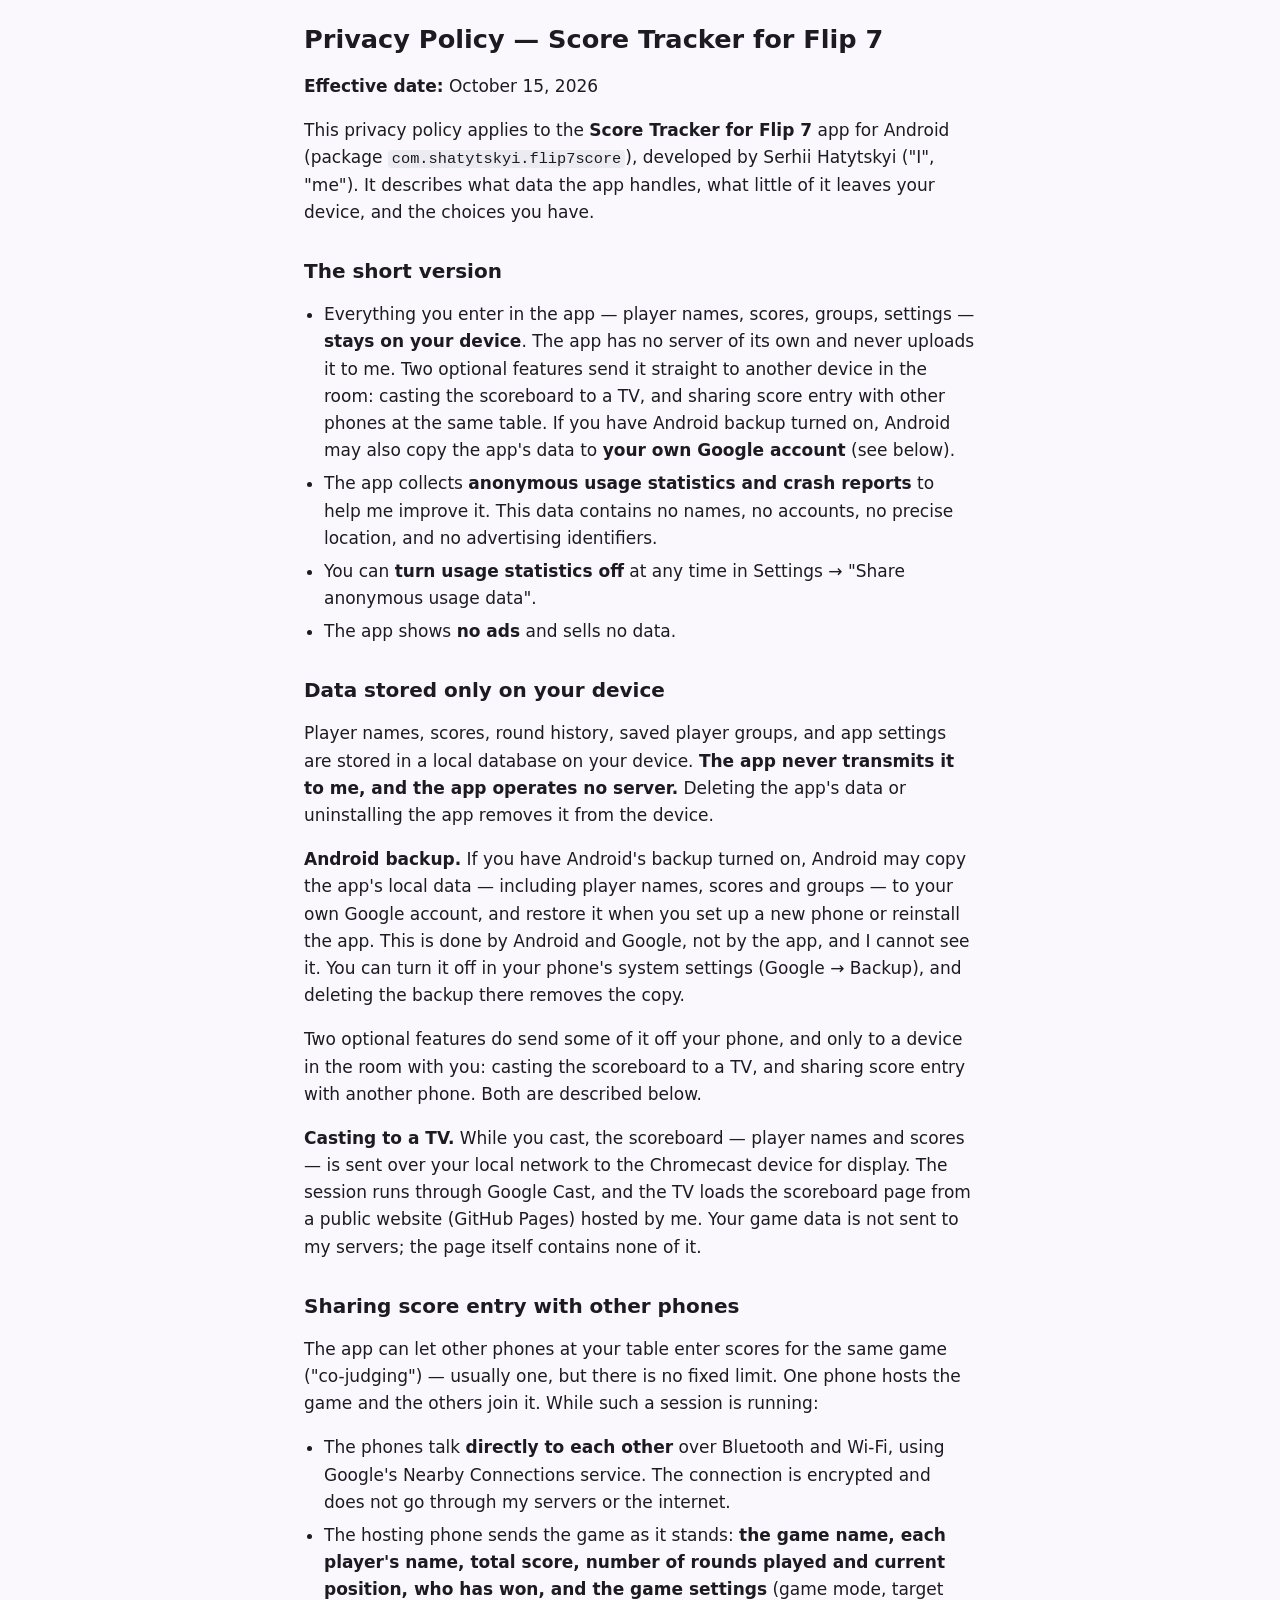
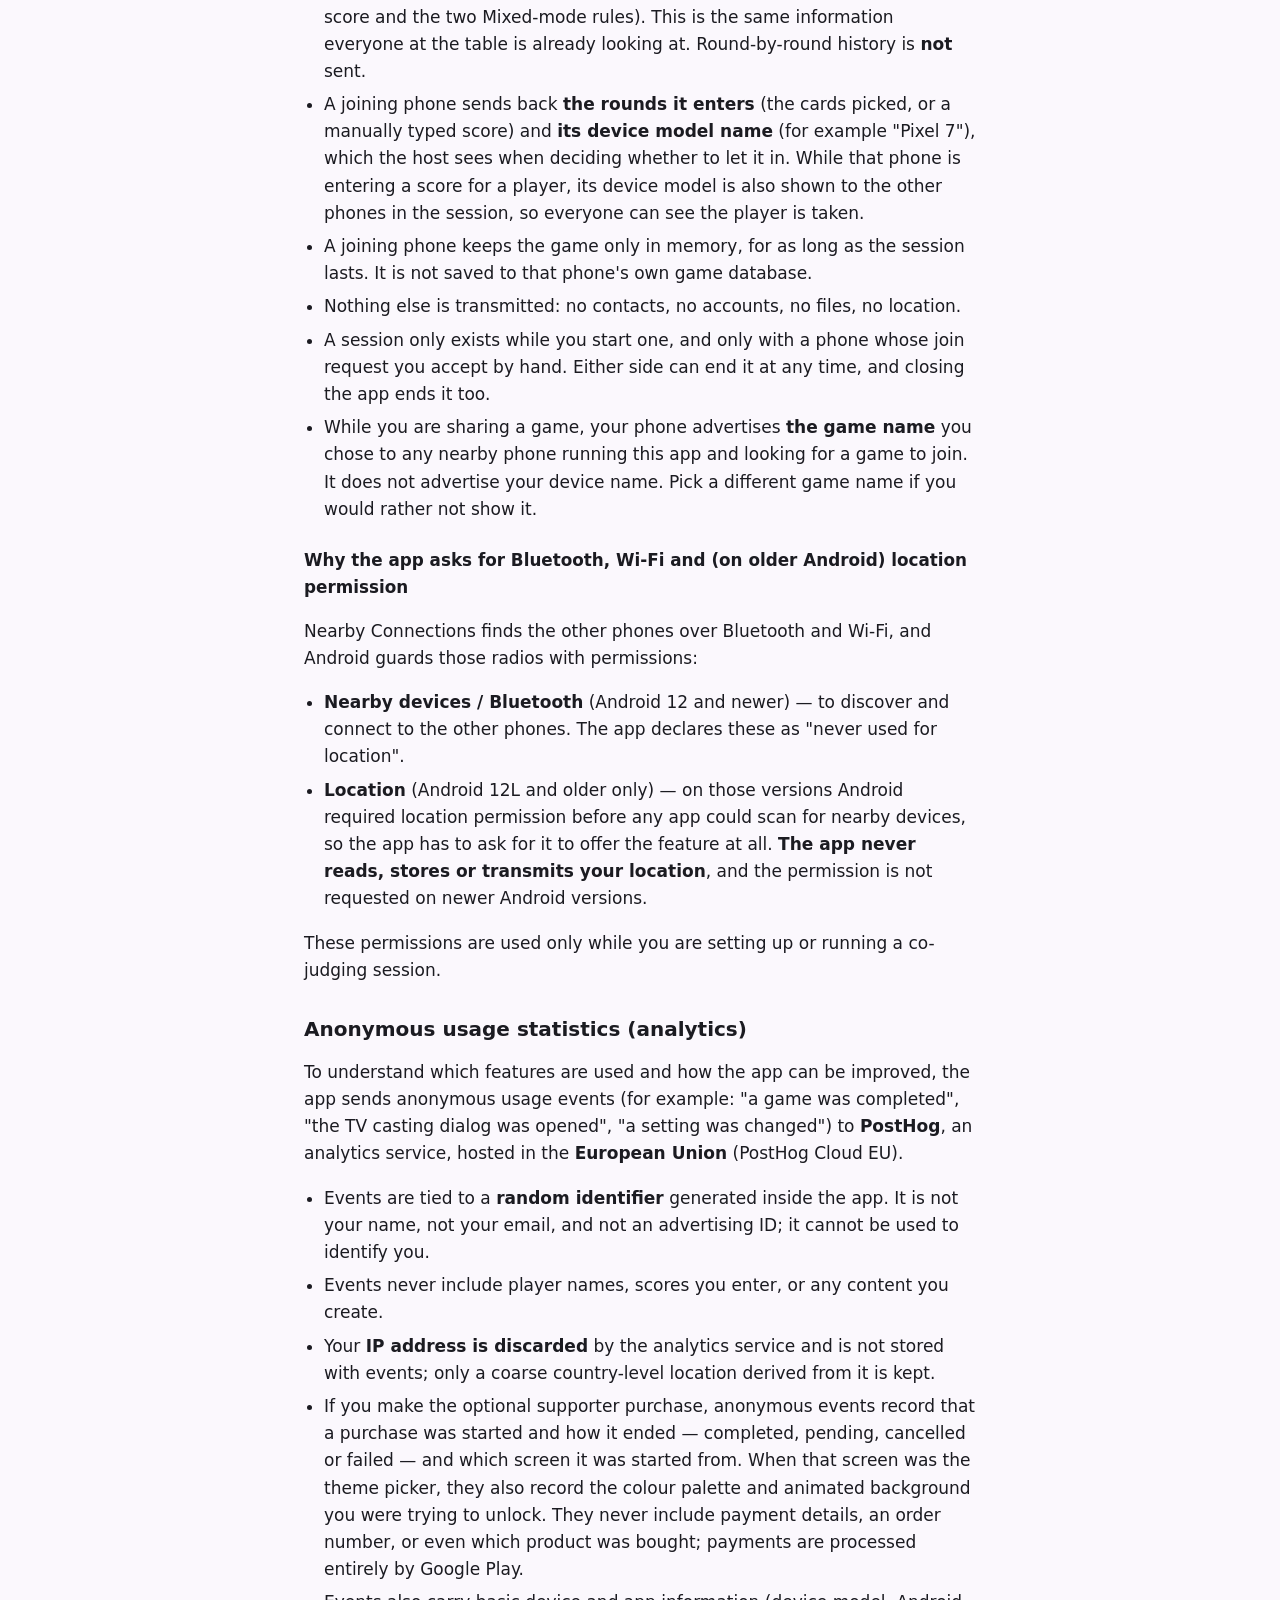
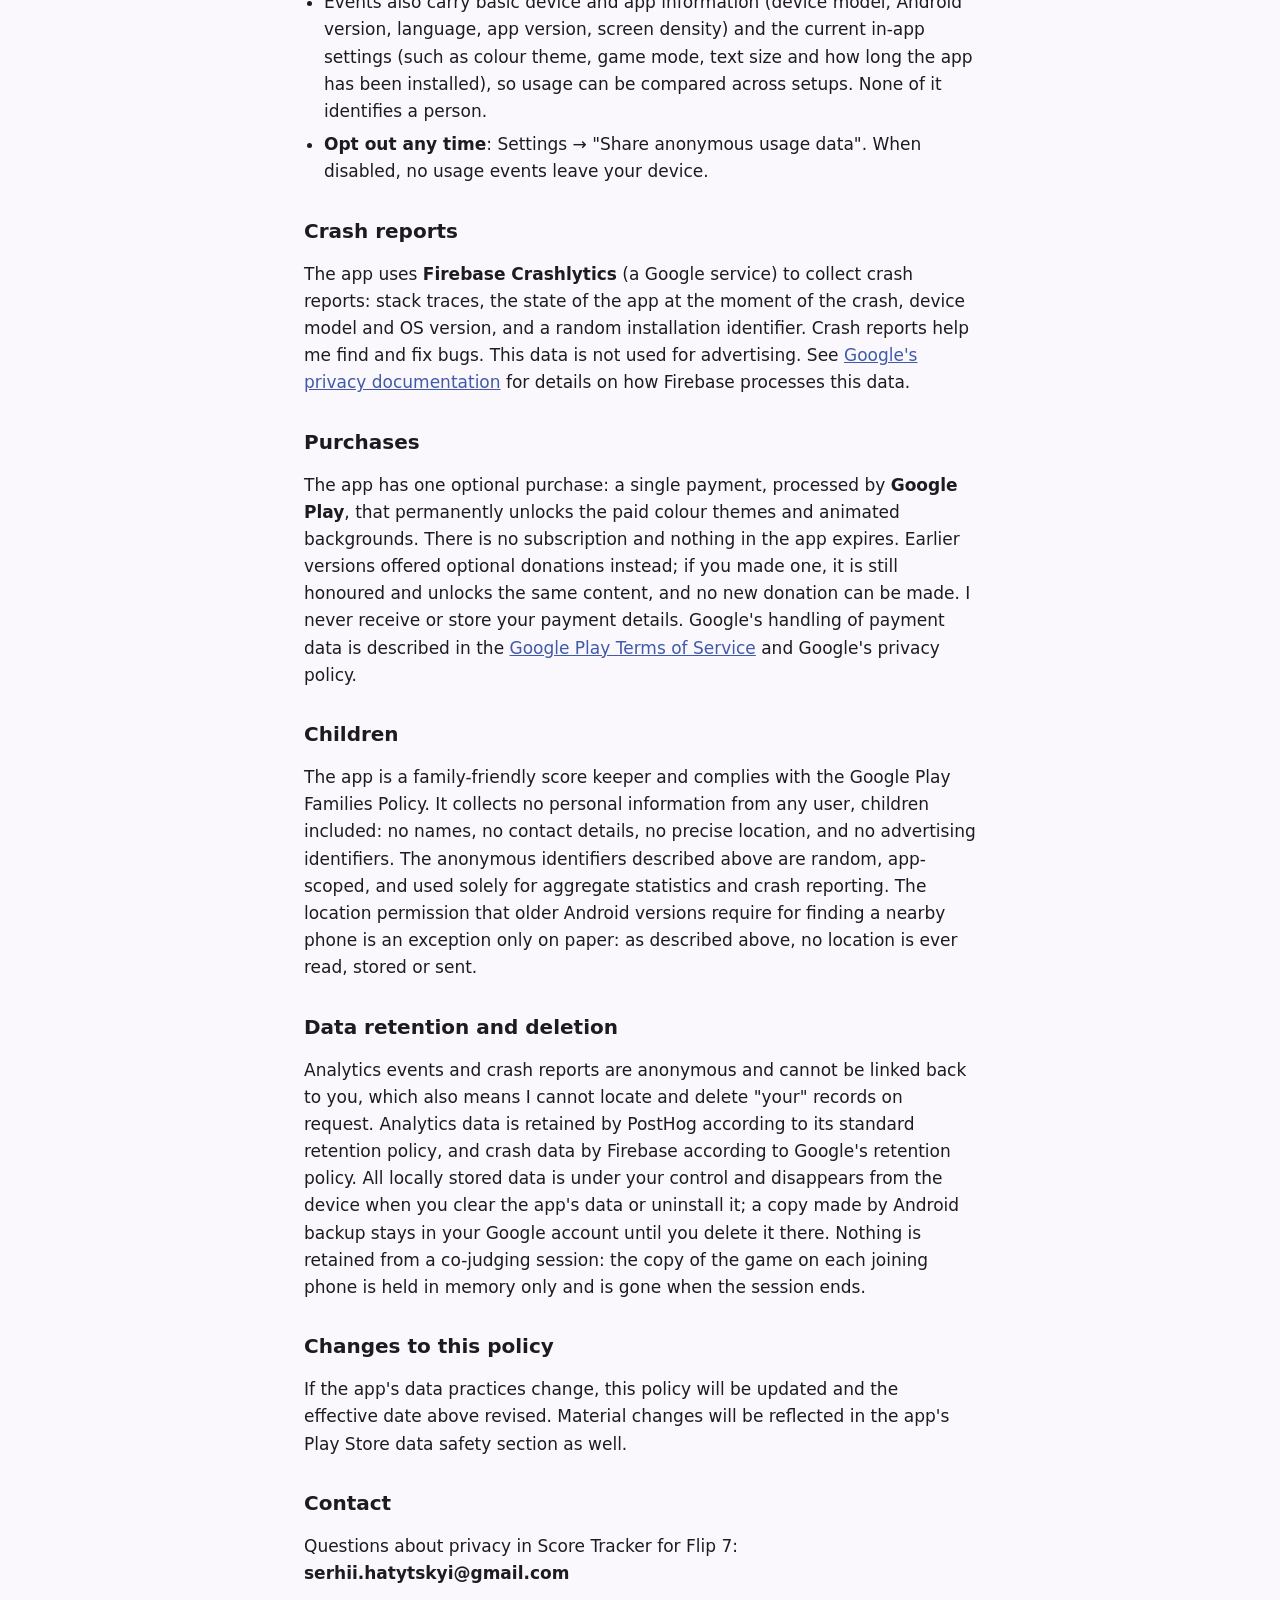
==== privacy/index.html @ 8fe7ed2f "Publish the privacy policy effective October 15, 2026, and a readable HTML copy The text is docs/PRI" ====
<!doctype html>
<html lang="en">
<head>
<meta charset="utf-8">
<meta name="viewport" content="width=device-width, initial-scale=1">
<title>Privacy Policy — Score Tracker for Flip 7</title>
<style>
:root { --bg: #fbf8fd; --fg: #1b1b21; --muted: #46464f; --link: #3f5aa9; --code: #ecebf2; }
@media (prefers-color-scheme: dark) {
  :root { --bg: #131318; --fg: #e4e1e9; --muted: #c6c5d0; --link: #b4c5ff; --code: #2a292f; }
}
html { -webkit-text-size-adjust: 100%; }
body { margin: 0; background: var(--bg); color: var(--fg);
  font: 17px/1.6 system-ui, -apple-system, "Segoe UI", Roboto, sans-serif; }
main { max-width: 42rem; margin: 0 auto; padding: 24px 16px 48px; }
h1 { font-size: 1.6rem; line-height: 1.25; margin: 0 0 16px; }
h2 { font-size: 1.25rem; line-height: 1.3; margin: 32px 0 8px; }
h3 { font-size: 1.05rem; margin: 24px 0 8px; }
p, li { color: var(--fg); }
ul { padding-left: 1.25rem; }
li + li { margin-top: 6px; }
a { color: var(--link); overflow-wrap: anywhere; }
code { background: var(--code); border-radius: 4px; padding: 0 4px; font-size: 0.9em;
  overflow-wrap: anywhere; }
</style>
</head>
<body>
<main>
<h1>Privacy Policy — Score Tracker for Flip 7</h1>
<p><strong>Effective date:</strong> October 15, 2026</p>
<p>This privacy policy applies to the <strong>Score Tracker for Flip 7</strong> app for Android (package <code>com.shatytskyi.flip7score</code>), developed by Serhii Hatytskyi ("I", "me"). It describes what data the app handles, what little of it leaves your device, and the choices you have.</p>
<h2>The short version</h2>
<ul><li>Everything you enter in the app — player names, scores, groups, settings — <strong>stays on your device</strong>. The app has no server of its own and never uploads it to me. Two optional features send it straight to another device in the room: casting the scoreboard to a TV, and sharing score entry with other phones at the same table. If you have Android backup turned on, Android may also copy the app's data to <strong>your own Google account</strong> (see below).</li><li>The app collects <strong>anonymous usage statistics and crash reports</strong> to help me improve it. This data contains no names, no accounts, no precise location, and no advertising identifiers.</li><li>You can <strong>turn usage statistics off</strong> at any time in Settings → "Share anonymous usage data".</li><li>The app shows <strong>no ads</strong> and sells no data.</li></ul>
<h2>Data stored only on your device</h2>
<p>Player names, scores, round history, saved player groups, and app settings are stored in a local database on your device. <strong>The app never transmits it to me, and the app operates no server.</strong> Deleting the app's data or uninstalling the app removes it from the device.</p>
<p><strong>Android backup.</strong> If you have Android's backup turned on, Android may copy the app's local data — including player names, scores and groups — to your own Google account, and restore it when you set up a new phone or reinstall the app. This is done by Android and Google, not by the app, and I cannot see it. You can turn it off in your phone's system settings (Google → Backup), and deleting the backup there removes the copy.</p>
<p>Two optional features do send some of it off your phone, and only to a device in the room with you: casting the scoreboard to a TV, and sharing score entry with another phone. Both are described below.</p>
<p><strong>Casting to a TV.</strong> While you cast, the scoreboard — player names and scores — is sent over your local network to the Chromecast device for display. The session runs through Google Cast, and the TV loads the scoreboard page from a public website (GitHub Pages) hosted by me. Your game data is not sent to my servers; the page itself contains none of it.</p>
<h2>Sharing score entry with other phones</h2>
<p>The app can let other phones at your table enter scores for the same game ("co-judging") — usually one, but there is no fixed limit. One phone hosts the game and the others join it. While such a session is running:</p>
<ul><li>The phones talk <strong>directly to each other</strong> over Bluetooth and Wi-Fi, using Google's Nearby Connections service. The connection is encrypted and does not go through my servers or the internet.</li><li>The hosting phone sends the game as it stands: <strong>the game name, each player's name, total score, number of rounds played and current position, who has won, and the game settings</strong> (game mode, target score and the two Mixed-mode rules). This is the same information everyone at the table is already looking at. Round-by-round history is <strong>not</strong> sent.</li><li>A joining phone sends back <strong>the rounds it enters</strong> (the cards picked, or a manually typed score) and <strong>its device model name</strong> (for example "Pixel 7"), which the host sees when deciding whether to let it in. While that phone is entering a score for a player, its device model is also shown to the other phones in the session, so everyone can see the player is taken.</li><li>A joining phone keeps the game only in memory, for as long as the session lasts. It is not saved to that phone's own game database.</li><li>Nothing else is transmitted: no contacts, no accounts, no files, no location.</li><li>A session only exists while you start one, and only with a phone whose join request you accept by hand. Either side can end it at any time, and closing the app ends it too.</li><li>While you are sharing a game, your phone advertises <strong>the game name</strong> you chose to any nearby phone running this app and looking for a game to join. It does not advertise your device name. Pick a different game name if you would rather not show it.</li></ul>
<h3>Why the app asks for Bluetooth, Wi-Fi and (on older Android) location permission</h3>
<p>Nearby Connections finds the other phones over Bluetooth and Wi-Fi, and Android guards those radios with permissions:</p>
<ul><li><strong>Nearby devices / Bluetooth</strong> (Android 12 and newer) — to discover and connect to the other phones. The app declares these as "never used for location".</li><li><strong>Location</strong> (Android 12L and older only) — on those versions Android required location permission before any app could scan for nearby devices, so the app has to ask for it to offer the feature at all. <strong>The app never reads, stores or transmits your location</strong>, and the permission is not requested on newer Android versions.</li></ul>
<p>These permissions are used only while you are setting up or running a co-judging session.</p>
<h2>Anonymous usage statistics (analytics)</h2>
<p>To understand which features are used and how the app can be improved, the app sends anonymous usage events (for example: "a game was completed", "the TV casting dialog was opened", "a setting was changed") to <strong>PostHog</strong>, an analytics service, hosted in the <strong>European Union</strong> (PostHog Cloud EU).</p>
<ul><li>Events are tied to a <strong>random identifier</strong> generated inside the app. It is not your name, not your email, and not an advertising ID; it cannot be used to identify you.</li><li>Events never include player names, scores you enter, or any content you create.</li><li>Your <strong>IP address is discarded</strong> by the analytics service and is not stored with events; only a coarse country-level location derived from it is kept.</li><li>If you make the optional supporter purchase, anonymous events record that a purchase was started and how it ended — completed, pending, cancelled or failed — and which screen it was started from. When that screen was the theme picker, they also record the colour palette and animated background you were trying to unlock. They never include payment details, an order number, or even which product was bought; payments are processed entirely by Google Play.</li><li>Events also carry basic device and app information (device model, Android version, language, app version, screen density) and the current in-app settings (such as colour theme, game mode, text size and how long the app has been installed), so usage can be compared across setups. None of it identifies a person.</li><li><strong>Opt out any time</strong>: Settings → "Share anonymous usage data". When disabled, no usage events leave your device.</li></ul>
<h2>Crash reports</h2>
<p>The app uses <strong>Firebase Crashlytics</strong> (a Google service) to collect crash reports: stack traces, the state of the app at the moment of the crash, device model and OS version, and a random installation identifier. Crash reports help me find and fix bugs. This data is not used for advertising. See <a href="https://firebase.google.com/support/privacy" rel="noopener">Google's privacy documentation</a> for details on how Firebase processes this data.</p>
<h2>Purchases</h2>
<p>The app has one optional purchase: a single payment, processed by <strong>Google Play</strong>, that permanently unlocks the paid colour themes and animated backgrounds. There is no subscription and nothing in the app expires. Earlier versions offered optional donations instead; if you made one, it is still honoured and unlocks the same content, and no new donation can be made. I never receive or store your payment details. Google's handling of payment data is described in the <a href="https://play.google.com/about/play-terms/" rel="noopener">Google Play Terms of Service</a> and Google's privacy policy.</p>
<h2>Children</h2>
<p>The app is a family-friendly score keeper and complies with the Google Play Families Policy. It collects no personal information from any user, children included: no names, no contact details, no precise location, and no advertising identifiers. The anonymous identifiers described above are random, app-scoped, and used solely for aggregate statistics and crash reporting. The location permission that older Android versions require for finding a nearby phone is an exception only on paper: as described above, no location is ever read, stored or sent.</p>
<h2>Data retention and deletion</h2>
<p>Analytics events and crash reports are anonymous and cannot be linked back to you, which also means I cannot locate and delete "your" records on request. Analytics data is retained by PostHog according to its standard retention policy, and crash data by Firebase according to Google's retention policy. All locally stored data is under your control and disappears from the device when you clear the app's data or uninstall it; a copy made by Android backup stays in your Google account until you delete it there. Nothing is retained from a co-judging session: the copy of the game on each joining phone is held in memory only and is gone when the session ends.</p>
<h2>Changes to this policy</h2>
<p>If the app's data practices change, this policy will be updated and the effective date above revised. Material changes will be reflected in the app's Play Store data safety section as well.</p>
<h2>Contact</h2>
<p>Questions about privacy in Score Tracker for Flip 7: <strong>serhii.hatytskyi@gmail.com</strong></p>
</main>
</body>
</html>
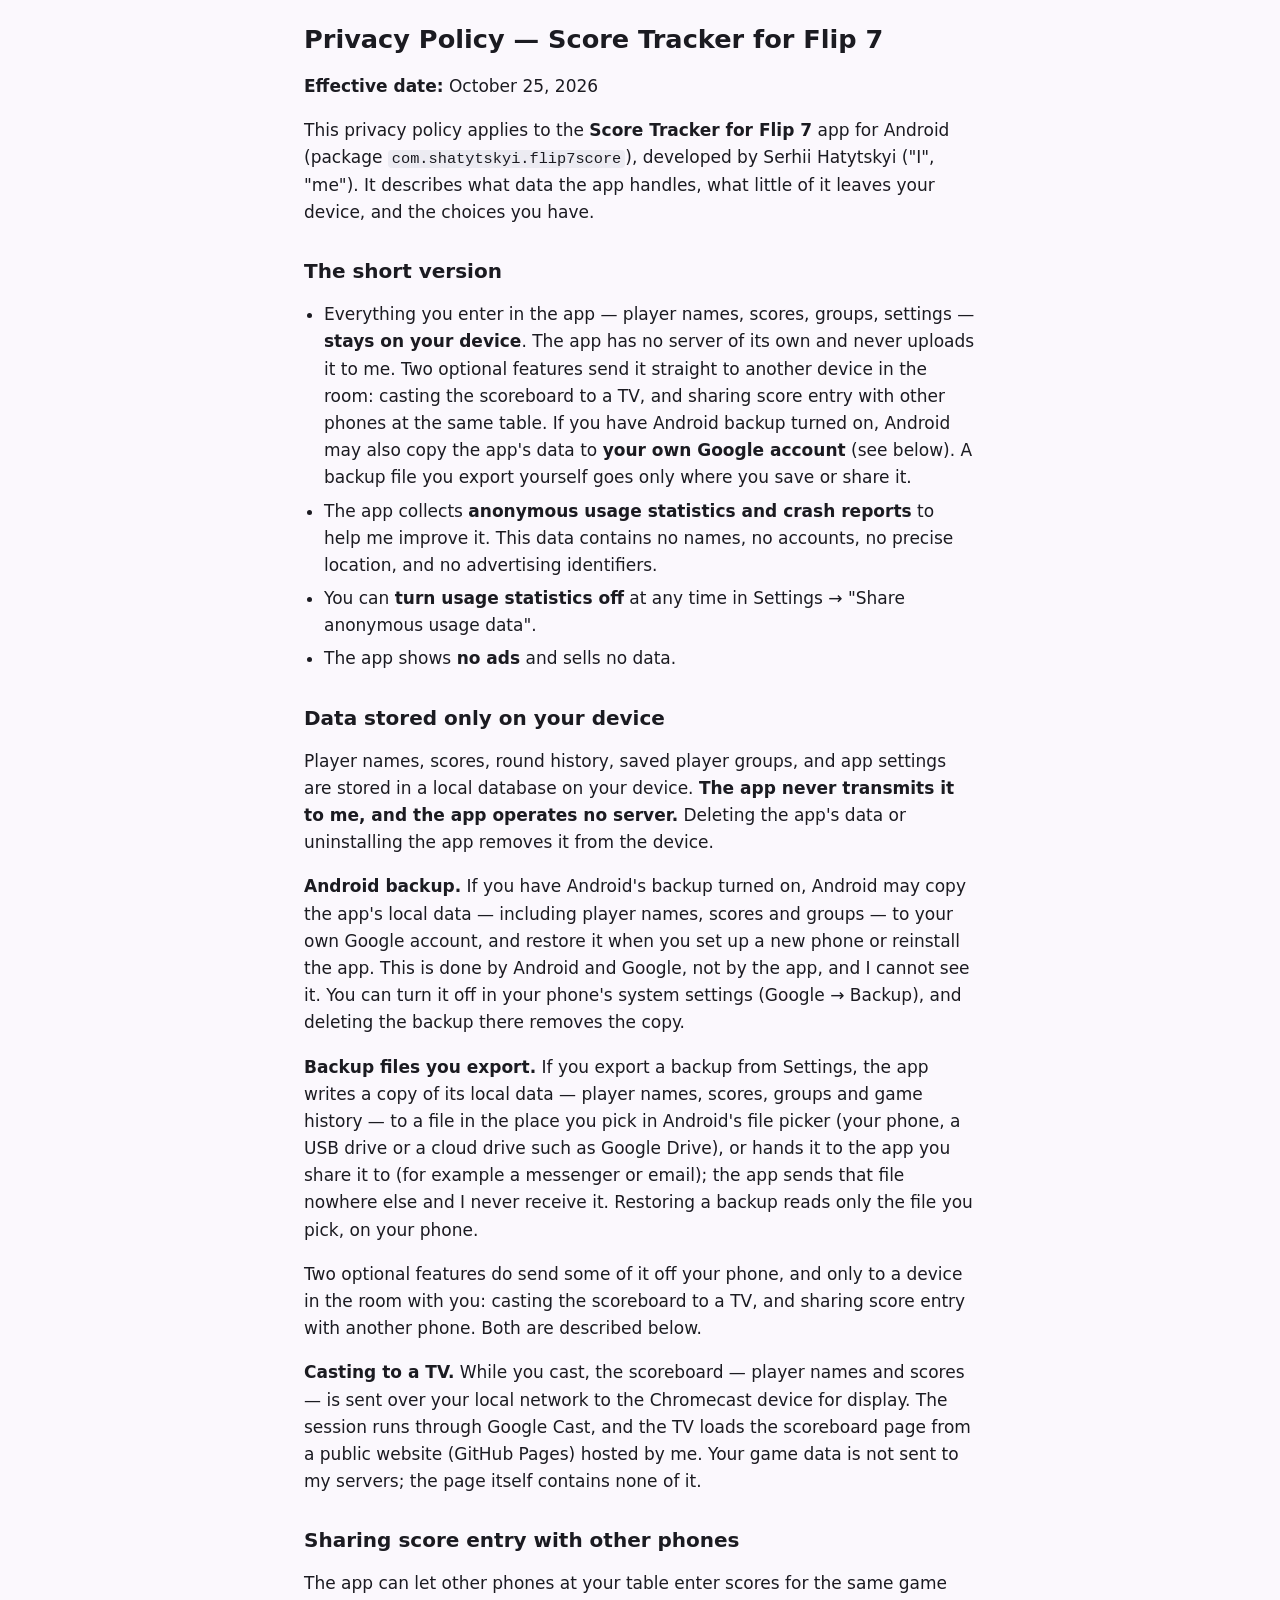
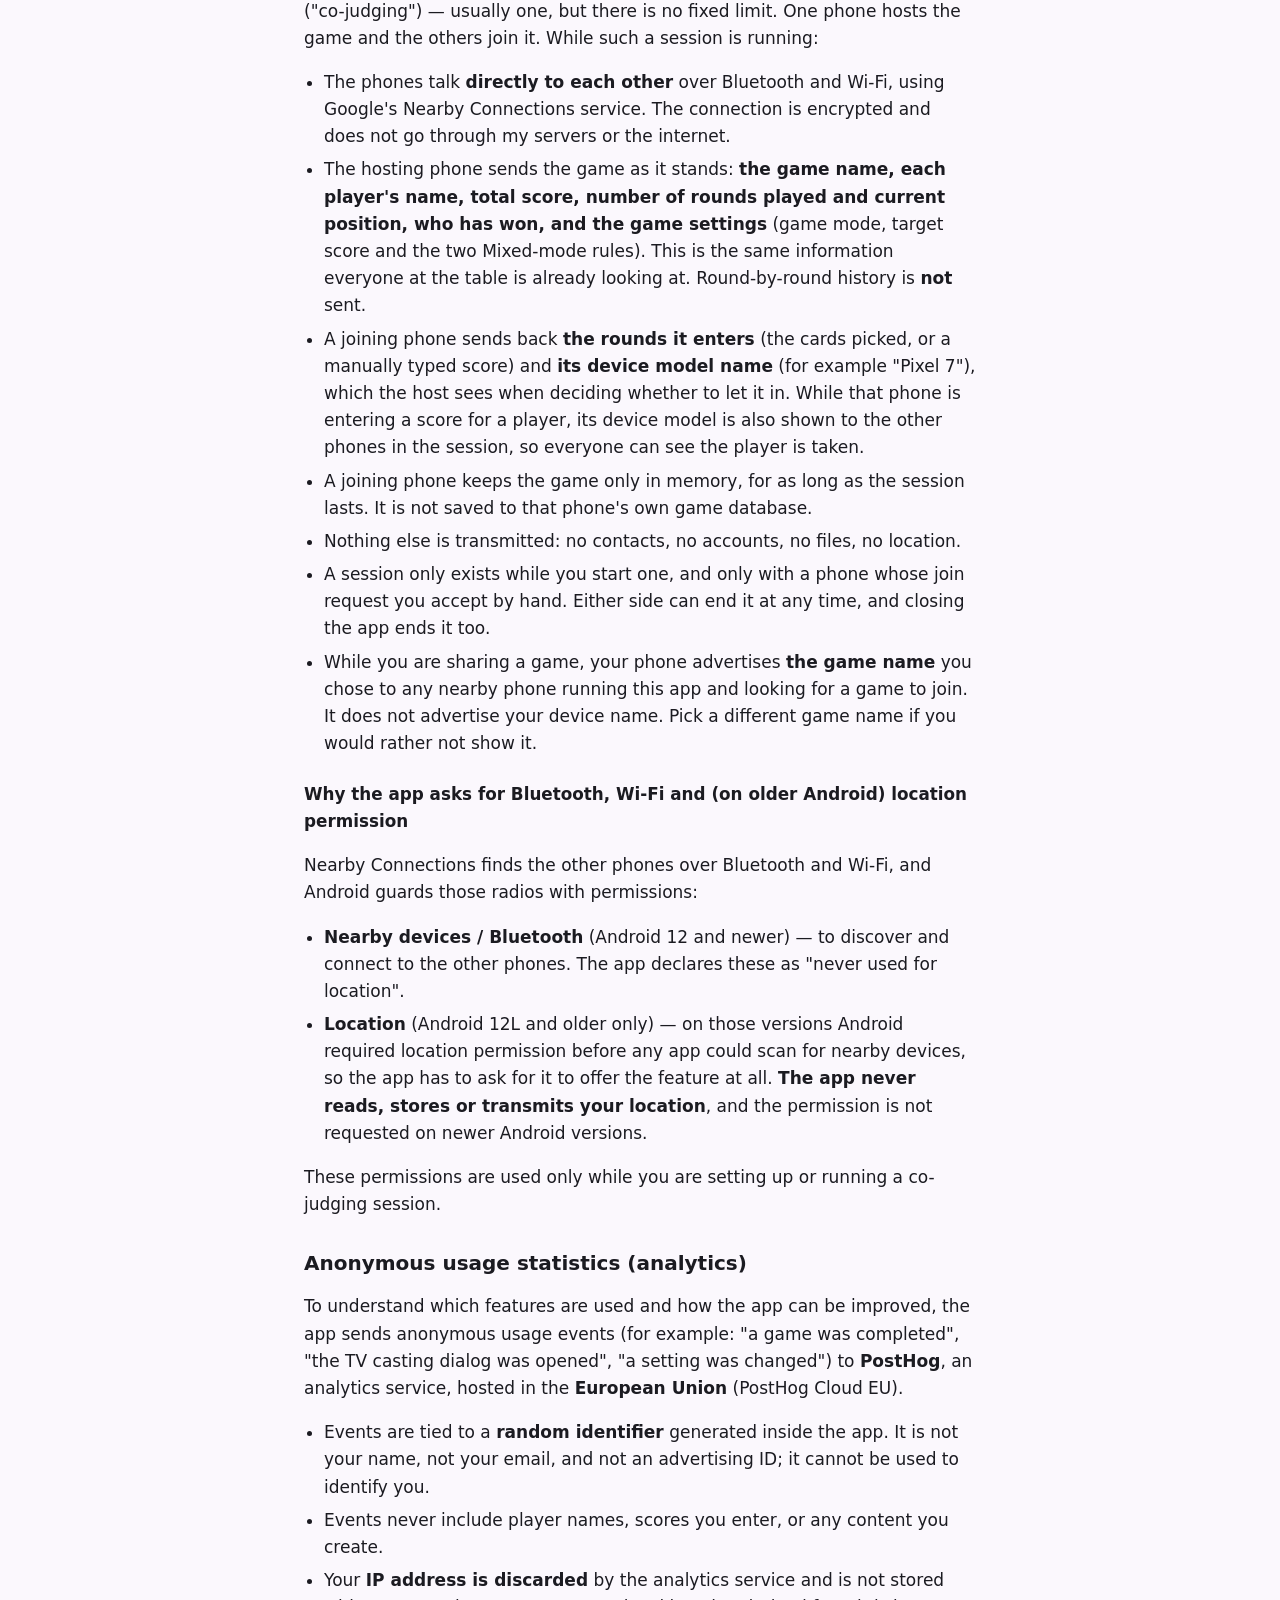
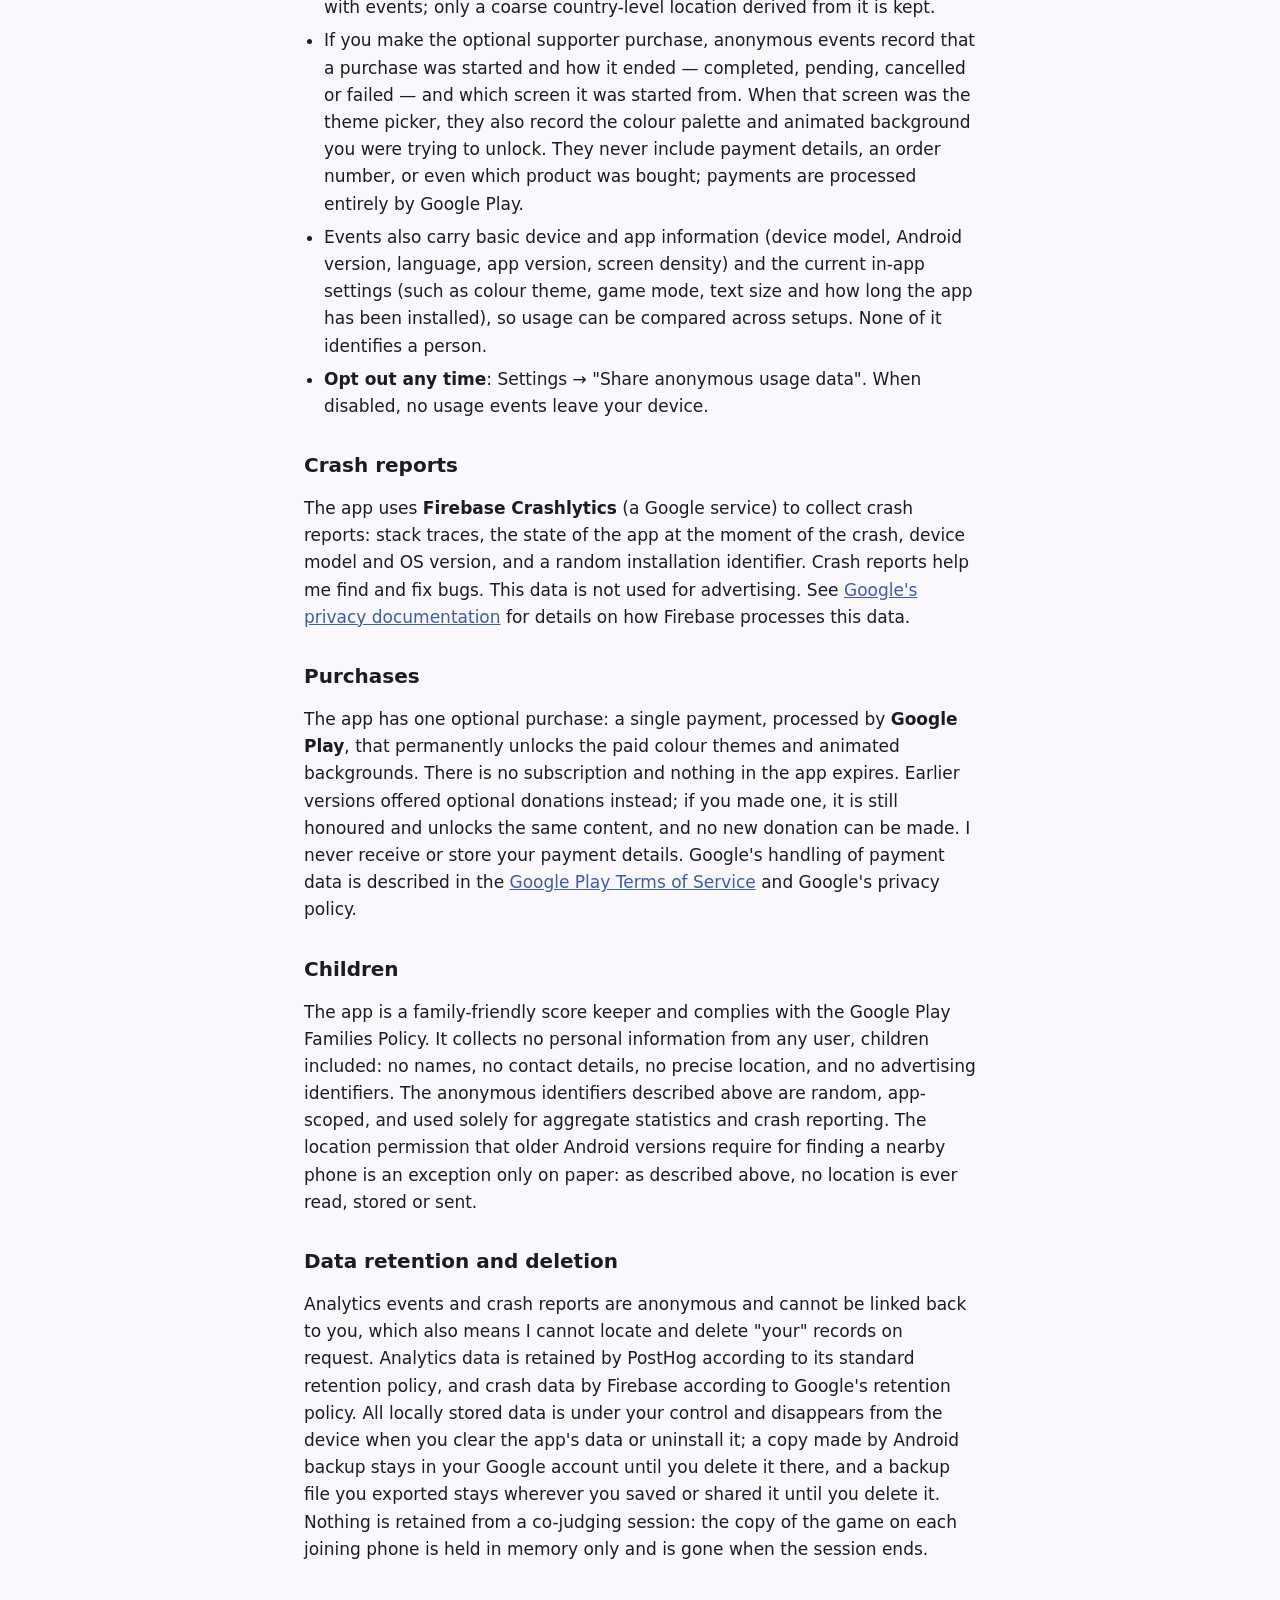
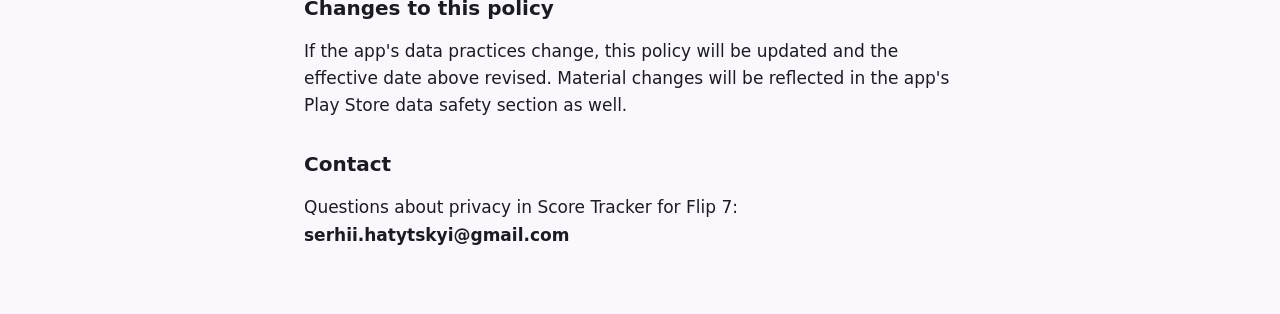
==== commit 52af182d: "Publish the privacy policy effective October 25, 2026: backup files you export or share" ====
--- a/privacy/index.html
+++ b/privacy/index.html
@@ -27,13 +27,14 @@
 <body>
 <main>
 <h1>Privacy Policy — Score Tracker for Flip 7</h1>
-<p><strong>Effective date:</strong> October 15, 2026</p>
+<p><strong>Effective date:</strong> October 25, 2026</p>
 <p>This privacy policy applies to the <strong>Score Tracker for Flip 7</strong> app for Android (package <code>com.shatytskyi.flip7score</code>), developed by Serhii Hatytskyi ("I", "me"). It describes what data the app handles, what little of it leaves your device, and the choices you have.</p>
 <h2>The short version</h2>
-<ul><li>Everything you enter in the app — player names, scores, groups, settings — <strong>stays on your device</strong>. The app has no server of its own and never uploads it to me. Two optional features send it straight to another device in the room: casting the scoreboard to a TV, and sharing score entry with other phones at the same table. If you have Android backup turned on, Android may also copy the app's data to <strong>your own Google account</strong> (see below).</li><li>The app collects <strong>anonymous usage statistics and crash reports</strong> to help me improve it. This data contains no names, no accounts, no precise location, and no advertising identifiers.</li><li>You can <strong>turn usage statistics off</strong> at any time in Settings → "Share anonymous usage data".</li><li>The app shows <strong>no ads</strong> and sells no data.</li></ul>
+<ul><li>Everything you enter in the app — player names, scores, groups, settings — <strong>stays on your device</strong>. The app has no server of its own and never uploads it to me. Two optional features send it straight to another device in the room: casting the scoreboard to a TV, and sharing score entry with other phones at the same table. If you have Android backup turned on, Android may also copy the app's data to <strong>your own Google account</strong> (see below). A backup file you export yourself goes only where you save or share it.</li><li>The app collects <strong>anonymous usage statistics and crash reports</strong> to help me improve it. This data contains no names, no accounts, no precise location, and no advertising identifiers.</li><li>You can <strong>turn usage statistics off</strong> at any time in Settings → "Share anonymous usage data".</li><li>The app shows <strong>no ads</strong> and sells no data.</li></ul>
 <h2>Data stored only on your device</h2>
 <p>Player names, scores, round history, saved player groups, and app settings are stored in a local database on your device. <strong>The app never transmits it to me, and the app operates no server.</strong> Deleting the app's data or uninstalling the app removes it from the device.</p>
 <p><strong>Android backup.</strong> If you have Android's backup turned on, Android may copy the app's local data — including player names, scores and groups — to your own Google account, and restore it when you set up a new phone or reinstall the app. This is done by Android and Google, not by the app, and I cannot see it. You can turn it off in your phone's system settings (Google → Backup), and deleting the backup there removes the copy.</p>
+<p><strong>Backup files you export.</strong> If you export a backup from Settings, the app writes a copy of its local data — player names, scores, groups and game history — to a file in the place you pick in Android's file picker (your phone, a USB drive or a cloud drive such as Google Drive), or hands it to the app you share it to (for example a messenger or email); the app sends that file nowhere else and I never receive it. Restoring a backup reads only the file you pick, on your phone.</p>
 <p>Two optional features do send some of it off your phone, and only to a device in the room with you: casting the scoreboard to a TV, and sharing score entry with another phone. Both are described below.</p>
 <p><strong>Casting to a TV.</strong> While you cast, the scoreboard — player names and scores — is sent over your local network to the Chromecast device for display. The session runs through Google Cast, and the TV loads the scoreboard page from a public website (GitHub Pages) hosted by me. Your game data is not sent to my servers; the page itself contains none of it.</p>
 <h2>Sharing score entry with other phones</h2>
@@ -53,7 +54,7 @@
 <h2>Children</h2>
 <p>The app is a family-friendly score keeper and complies with the Google Play Families Policy. It collects no personal information from any user, children included: no names, no contact details, no precise location, and no advertising identifiers. The anonymous identifiers described above are random, app-scoped, and used solely for aggregate statistics and crash reporting. The location permission that older Android versions require for finding a nearby phone is an exception only on paper: as described above, no location is ever read, stored or sent.</p>
 <h2>Data retention and deletion</h2>
-<p>Analytics events and crash reports are anonymous and cannot be linked back to you, which also means I cannot locate and delete "your" records on request. Analytics data is retained by PostHog according to its standard retention policy, and crash data by Firebase according to Google's retention policy. All locally stored data is under your control and disappears from the device when you clear the app's data or uninstall it; a copy made by Android backup stays in your Google account until you delete it there. Nothing is retained from a co-judging session: the copy of the game on each joining phone is held in memory only and is gone when the session ends.</p>
+<p>Analytics events and crash reports are anonymous and cannot be linked back to you, which also means I cannot locate and delete "your" records on request. Analytics data is retained by PostHog according to its standard retention policy, and crash data by Firebase according to Google's retention policy. All locally stored data is under your control and disappears from the device when you clear the app's data or uninstall it; a copy made by Android backup stays in your Google account until you delete it there, and a backup file you exported stays wherever you saved or shared it until you delete it. Nothing is retained from a co-judging session: the copy of the game on each joining phone is held in memory only and is gone when the session ends.</p>
 <h2>Changes to this policy</h2>
 <p>If the app's data practices change, this policy will be updated and the effective date above revised. Material changes will be reflected in the app's Play Store data safety section as well.</p>
 <h2>Contact</h2>
